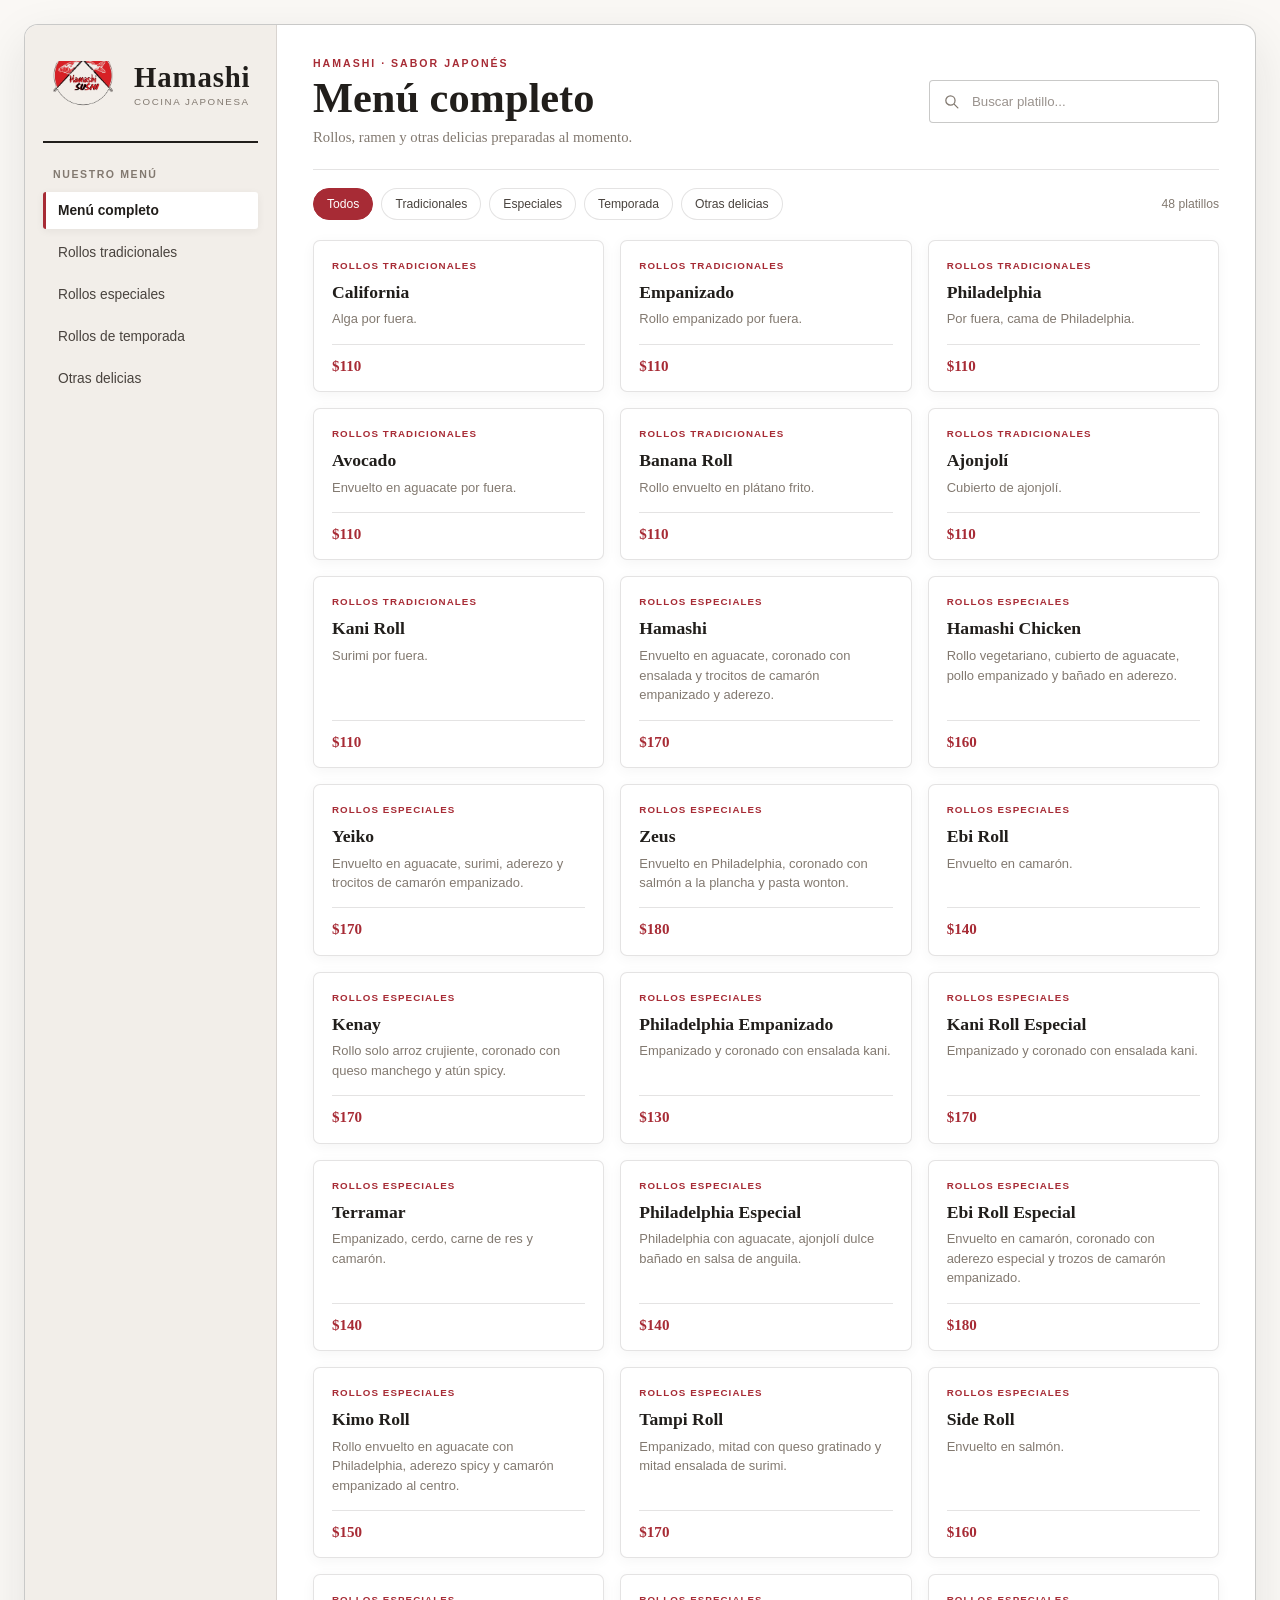
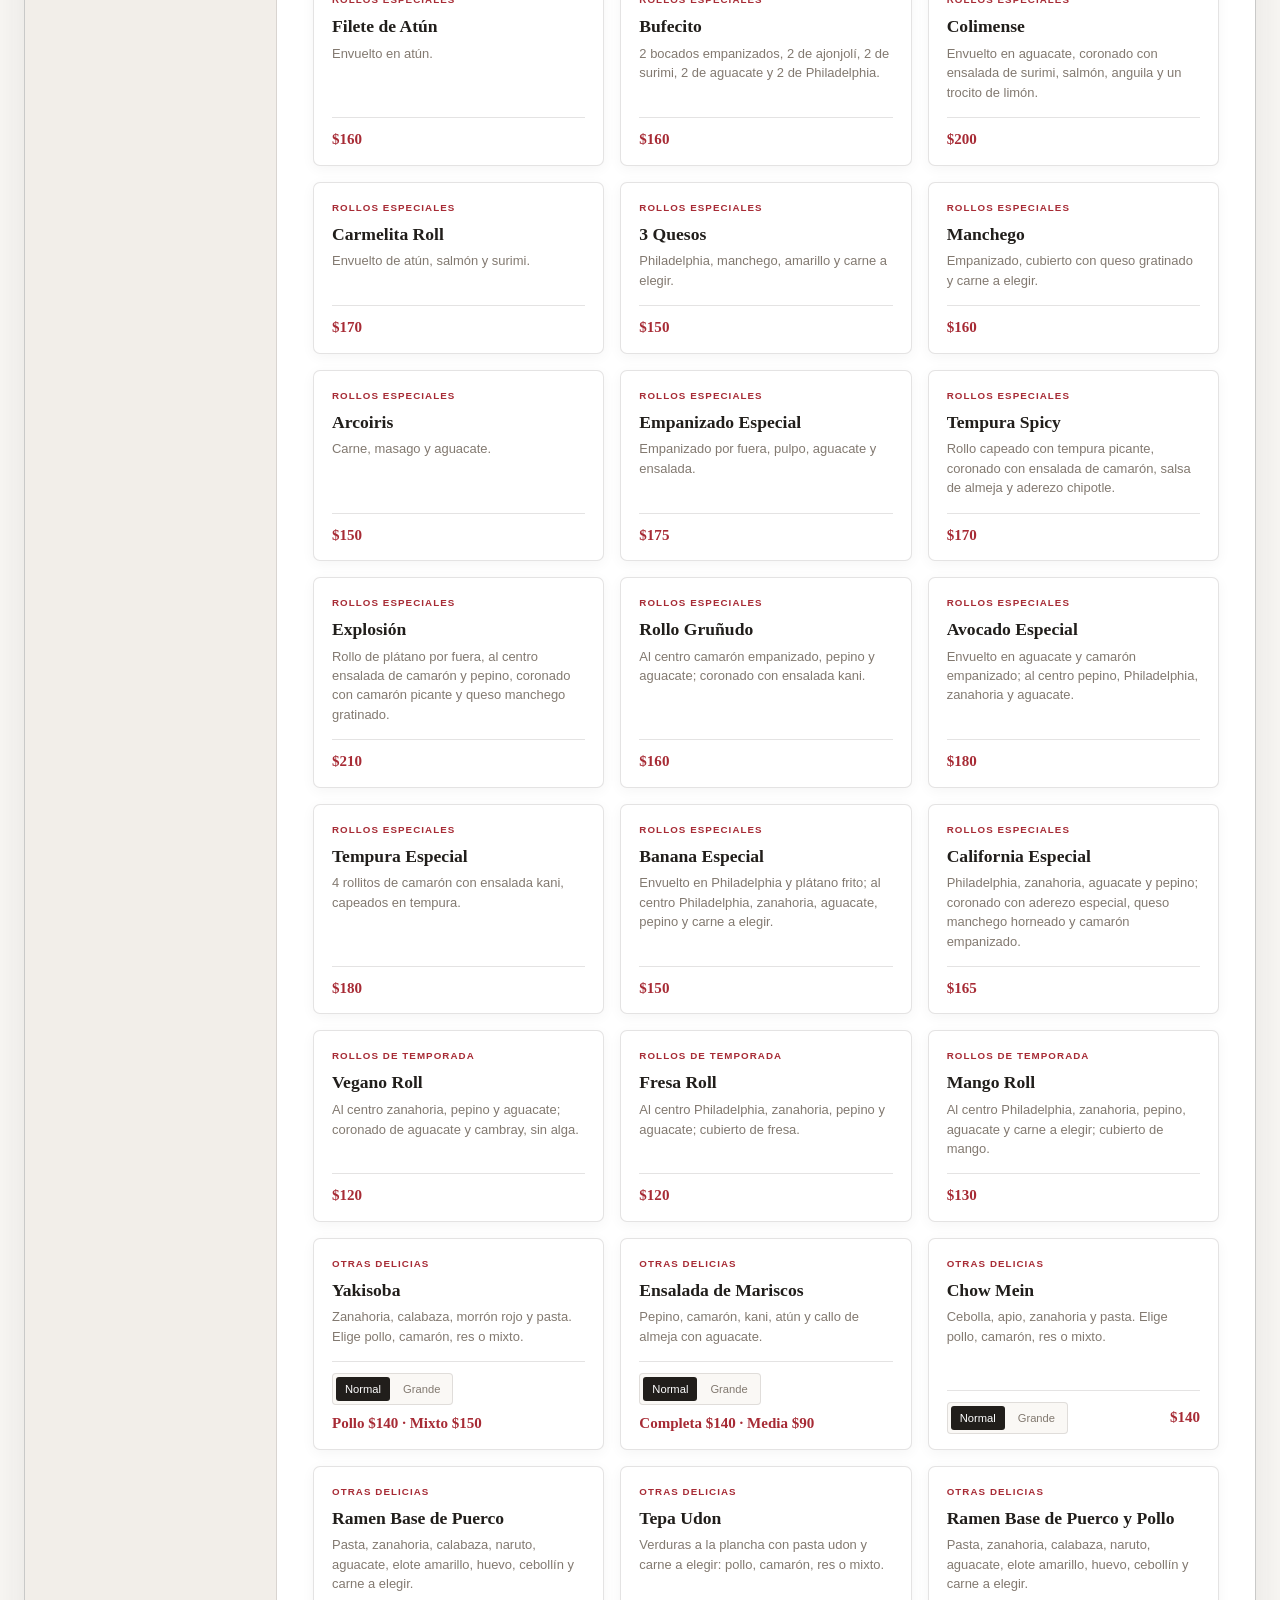
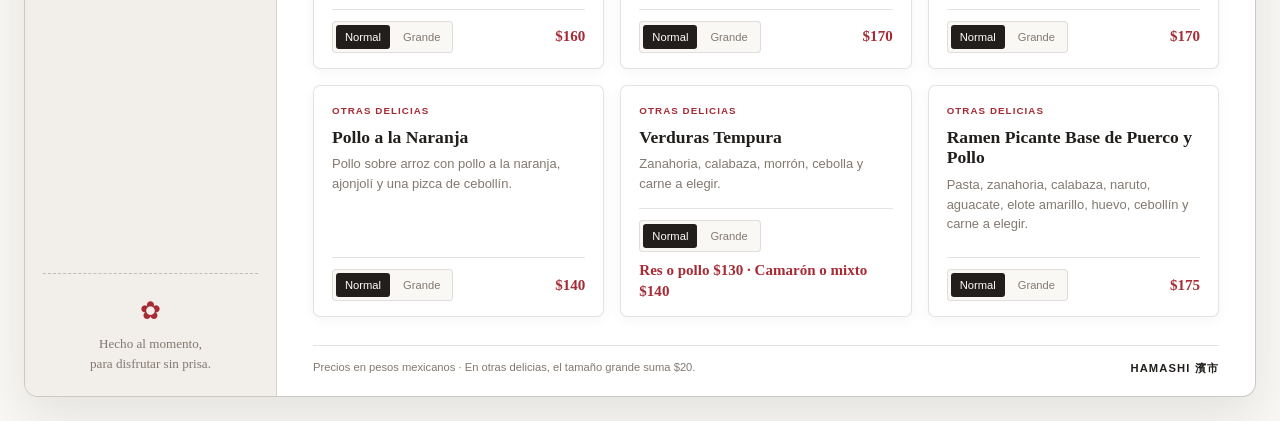
==== HAMASHI-Menu/index.html @ 932721e8 "Add files via upload" ====
<!DOCTYPE html>
<html lang="es">
<head>
  <meta charset="UTF-8">
  <meta name="viewport" content="width=device-width, initial-scale=1.0">
  <meta name="theme-color" content="#faf8f5">
  <title>Hamashi | Menú japonés</title>
  <link rel="stylesheet" href="css/menu.css">
</head>
<body>
  <div class="app-container">
    <aside class="sidebar">
      <a class="brand-logo" href="" data-category="Todos" aria-label="Hamashi, mostrar todo el menú">
        <img class="brand-logo-image" src="assets/images/hamashi-logo.png" alt="Hamashi Sushi">
        <span class="brand-copy">
          <span class="brand-title">Hamashi</span>
          <span class="brand-subtitle">Cocina japonesa</span>
        </span>
      </a>

      <nav class="category-nav" aria-label="Categorías del menú">
        <p class="nav-label">Nuestro menú</p>
        <button class="nav-btn active" type="button" data-category="Todos">Menú completo</button>
        <button class="nav-btn" type="button" data-category="Rollos Tradicionales">Rollos tradicionales</button>
        <button class="nav-btn" type="button" data-category="Rollos Especiales">Rollos especiales</button>
        <button class="nav-btn" type="button" data-category="Rollos de Temporada">Rollos de temporada</button>
        <button class="nav-btn" type="button" data-category="Otras Delicias">Otras delicias</button>
      </nav>

      <div class="sidebar-note">
        <span class="note-flower" aria-hidden="true">✿</span>
        <p>Hecho al momento,<br>para disfrutar sin prisa.</p>
      </div>
    </aside>

    <main class="main-content">
      <header class="main-header">
        <div>
          <p class="eyebrow">HAMASHI · SABOR JAPONÉS</p>
          <h1 id="section-heading">Menú completo</h1>
          <p class="header-description">Rollos, ramen y otras delicias preparadas al momento.</p>
        </div>
        <label class="search-box">
          <span class="visually-hidden">Buscar platillo</span>
          <svg aria-hidden="true" viewBox="0 0 24 24">
            <circle cx="10.5" cy="10.5" r="6.5"></circle>
            <path d="m16 16 5 5"></path>
          </svg>
          <input id="menu-search" type="search" placeholder="Buscar platillo..." autocomplete="off">
        </label>
      </header>

      <div class="menu-toolbar">
        <div class="category-pills" aria-label="Filtrar por categoría">
          <button class="pill-btn active" type="button" data-category="Todos">Todos</button>
          <button class="pill-btn" type="button" data-category="Rollos Tradicionales">Tradicionales</button>
          <button class="pill-btn" type="button" data-category="Rollos Especiales">Especiales</button>
          <button class="pill-btn" type="button" data-category="Rollos de Temporada">Temporada</button>
          <button class="pill-btn" type="button" data-category="Otras Delicias">Otras delicias</button>
        </div>
        <span class="item-counter" id="item-counter" aria-live="polite"></span>
      </div>

      <section class="products-grid" id="products-grid" aria-label="Platillos disponibles"></section>

      <footer class="main-footer">
        <span>Precios en pesos mexicanos · En otras delicias, el tamaño grande suma $20.</span>
        <span>HAMASHI <span aria-hidden="true">濱市</span></span>
      </footer>
    </main>
  </div>

  <script src="js/menu.js"></script>
</body>
</html>
---- HAMASHI-Menu/css/menu.css ----
:root {
  color-scheme: light;
  --paper: #faf8f5;
  --sidebar: #f2eee9;
  --card: #fff;
  --ink: #211e1b;
  --ink-soft: #49433e;
  --muted: #827970;
  --red: #a72b35;
  --red-dark: #8b202b;
  --line: rgba(33, 30, 27, 0.12);
  --line-strong: rgba(33, 30, 27, 0.24);
  --serif: Georgia, "Times New Roman", serif;
  --sans: Arial, Helvetica, sans-serif;
  --shadow: 0 8px 26px rgba(38, 31, 24, 0.07);
}

* {
  box-sizing: border-box;
}

body {
  min-width: 320px;
  min-height: 100vh;
  margin: 0;
  padding: 24px;
  background:
    radial-gradient(rgba(33, 30, 27, 0.045) 0.7px, transparent 0.7px) 0 0 / 18px 18px,
    var(--paper);
  color: var(--ink);
  font-family: var(--sans);
}

button,
input {
  font: inherit;
}

button {
  color: inherit;
}

.app-container {
  display: flex;
  width: min(1440px, 100%);
  min-height: calc(100vh - 48px);
  margin: 0 auto;
  overflow: hidden;
  border: 1px solid var(--line-strong);
  border-radius: 14px;
  background: var(--card);
  box-shadow: 0 18px 50px rgba(33, 30, 27, 0.1);
}

.sidebar {
  display: flex;
  width: 252px;
  flex: 0 0 252px;
  flex-direction: column;
  padding: 28px 18px 20px;
  border-right: 1px solid var(--line);
  background: var(--sidebar);
}

.brand-logo {
  display: flex;
  align-items: center;
  gap: 12px;
  padding: 0 5px 24px;
  border-bottom: 2px solid var(--ink);
  color: inherit;
  text-decoration: none;
}

.brand-logo-image {
  display: block;
  width: 74px;
  height: 64px;
  flex: 0 0 74px;
  object-fit: contain;
}

.brand-copy {
  display: grid;
  gap: 4px;
}

.brand-title {
  font-family: var(--serif);
  font-size: 1.8rem;
  font-weight: 700;
  letter-spacing: 0.03em;
  line-height: 1;
}

.brand-subtitle {
  color: var(--muted);
  font-size: 0.61rem;
  letter-spacing: 0.16em;
  text-transform: uppercase;
}

.category-nav {
  display: grid;
  gap: 5px;
  margin-top: 25px;
}

.nav-label {
  margin: 0 0 7px;
  padding: 0 10px;
  color: var(--muted);
  font-size: 0.66rem;
  font-weight: 700;
  letter-spacing: 0.15em;
  text-transform: uppercase;
}

.nav-btn {
  width: 100%;
  padding: 11px 12px;
  border: 0;
  border-left: 3px solid transparent;
  border-radius: 3px;
  background: transparent;
  color: var(--ink-soft);
  cursor: pointer;
  font-size: 0.86rem;
  text-align: left;
  transition: background 0.18s ease, color 0.18s ease;
}

.nav-btn:hover,
.nav-btn.active {
  border-left-color: var(--red);
  background: var(--card);
  color: var(--ink);
}

.nav-btn:focus-visible,
.pill-btn:focus-visible {
  outline: 3px solid rgba(167, 43, 53, 0.35);
  outline-offset: 2px;
}

.nav-btn.active {
  box-shadow: 0 2px 9px rgba(33, 30, 27, 0.06);
  font-weight: 700;
}

.sidebar-note {
  margin-top: auto;
  padding: 18px 10px 2px;
  border-top: 1px dashed var(--line-strong);
  color: var(--muted);
  font-family: var(--serif);
  font-size: 0.82rem;
  line-height: 1.5;
  text-align: center;
}

.sidebar-note p {
  margin: 5px 0 0;
}

.note-flower {
  color: var(--red);
  font-family: var(--sans);
  font-size: 1.55rem;
}

.main-content {
  display: flex;
  min-width: 0;
  flex: 1;
  flex-direction: column;
  padding: 32px 36px 20px;
}

.main-header {
  display: flex;
  align-items: center;
  justify-content: space-between;
  gap: 24px;
  padding-bottom: 23px;
  border-bottom: 1px solid var(--line);
}

.eyebrow {
  margin: 0 0 7px;
  color: var(--red);
  font-size: 0.66rem;
  font-weight: 700;
  letter-spacing: 0.19em;
}

.main-header h1 {
  margin: 0;
  font-family: var(--serif);
  font-size: clamp(1.9rem, 3.4vw, 2.65rem);
  line-height: 1.05;
}

.header-description {
  margin: 8px 0 0;
  color: var(--muted);
  font-family: var(--serif);
  font-size: 0.92rem;
}

.search-box {
  display: flex;
  width: min(290px, 36%);
  min-height: 43px;
  flex: 0 0 auto;
  align-items: center;
  gap: 10px;
  padding: 0 13px;
  border: 1px solid var(--line-strong);
  border-radius: 4px;
  background: #fff;
}

.search-box:focus-within {
  border-color: var(--red);
  box-shadow: 0 0 0 3px rgba(167, 43, 53, 0.08);
}

.search-box svg {
  width: 17px;
  height: 17px;
  flex: 0 0 17px;
  fill: none;
  stroke: var(--muted);
  stroke-linecap: round;
  stroke-width: 1.8;
}

.search-box input {
  width: 100%;
  min-width: 0;
  border: 0;
  outline: 0;
  background: transparent;
  color: var(--ink);
  font-size: 0.83rem;
}

.search-box input::placeholder {
  color: #9a938e;
}

.menu-toolbar {
  display: flex;
  align-items: center;
  justify-content: space-between;
  gap: 15px;
  padding: 18px 0 20px;
}

.category-pills {
  display: flex;
  min-width: 0;
  flex-wrap: wrap;
  gap: 8px;
}

.pill-btn {
  padding: 8px 13px;
  border: 1px solid var(--line);
  border-radius: 999px;
  background: #fff;
  color: var(--ink-soft);
  cursor: pointer;
  font-size: 0.76rem;
  white-space: nowrap;
  transition: background 0.18s ease, border-color 0.18s ease, color 0.18s ease;
}

.pill-btn:hover {
  border-color: var(--red);
  color: var(--red);
}

.pill-btn.active {
  border-color: var(--red);
  background: var(--red);
  color: #fff;
}

.item-counter {
  flex: 0 0 auto;
  color: var(--muted);
  font-size: 0.76rem;
}

.products-grid {
  display: grid;
  grid-template-columns: repeat(3, minmax(0, 1fr));
  align-content: start;
  gap: 16px;
  flex: 1;
}

.product-card {
  position: relative;
  display: flex;
  min-width: 0;
  flex-direction: column;
  padding: 19px 18px 15px;
  border: 1px solid var(--line);
  border-radius: 7px;
  background: var(--card);
  box-shadow: 0 3px 14px rgba(33, 30, 27, 0.045);
  transition: transform 0.2s ease, box-shadow 0.2s ease, border-color 0.2s ease;
}

.product-card:hover {
  transform: translateY(-2px);
  border-color: var(--line-strong);
  box-shadow: var(--shadow);
}

.product-category {
  align-self: flex-start;
  margin-bottom: 11px;
  color: var(--red);
  font-size: 0.61rem;
  font-weight: 700;
  letter-spacing: 0.11em;
  text-transform: uppercase;
}

.product-title {
  margin: 0 0 7px;
  font-family: var(--serif);
  font-size: 1.1rem;
  line-height: 1.18;
}

.product-description {
  flex: 1;
  margin: 0 0 15px;
  color: var(--muted);
  font-size: 0.81rem;
  line-height: 1.5;
}

.product-card-footer {
  display: flex;
  align-items: center;
  justify-content: space-between;
  flex-wrap: wrap;
  gap: 8px;
  padding-top: 11px;
  border-top: 1px solid var(--line);
}

.size-selector {
  display: flex;
  gap: 4px;
  padding: 3px;
  border: 1px solid var(--line);
  border-radius: 4px;
  background: var(--paper);
}

.size-btn {
  padding: 6px 9px;
  border: 0;
  border-radius: 3px;
  background: transparent;
  color: var(--muted);
  cursor: pointer;
  font-size: 0.7rem;
  transition: background 0.18s ease, color 0.18s ease;
}

.size-btn:hover {
  color: var(--red);
}

.size-btn.active {
  background: var(--ink);
  color: #fff;
}

.product-price {
  color: var(--red);
  font-family: var(--serif);
  font-size: 0.94rem;
  font-weight: 700;
  line-height: 1.35;
}

.empty-state {
  grid-column: 1 / -1;
  padding: 70px 20px;
  color: var(--muted);
  font-family: var(--serif);
  text-align: center;
}

.main-footer {
  display: flex;
  justify-content: space-between;
  gap: 16px;
  margin-top: 28px;
  padding-top: 15px;
  border-top: 1px solid var(--line);
  color: var(--muted);
  font-size: 0.7rem;
}

.main-footer span:last-child {
  color: var(--ink);
  font-weight: 700;
  letter-spacing: 0.1em;
}

.visually-hidden {
  position: absolute;
  width: 1px;
  height: 1px;
  overflow: hidden;
  clip: rect(0, 0, 0, 0);
  white-space: nowrap;
  clip-path: inset(50%);
}

@media (max-width: 1050px) {
  body {
    padding: 14px;
  }

  .app-container {
    min-height: calc(100vh - 28px);
  }

  .sidebar {
    width: 220px;
    flex-basis: 220px;
    padding-right: 14px;
    padding-left: 14px;
  }

  .main-content {
    padding: 25px 24px 18px;
  }

  .products-grid {
    grid-template-columns: repeat(2, minmax(0, 1fr));
  }
}

@media (max-width: 720px) {
  body {
    padding: 0;
    background: var(--paper);
  }

  .app-container {
    min-height: 100vh;
    flex-direction: column;
    border: 0;
    border-radius: 0;
    box-shadow: none;
  }

  .sidebar {
    width: 100%;
    flex: 0 0 auto;
    padding: 16px 18px 12px;
    border-right: 0;
    border-bottom: 1px solid var(--line);
  }

  .brand-logo {
    width: fit-content;
    padding-bottom: 13px;
    border-bottom-width: 1px;
  }

  .brand-logo-image {
    width: 58px;
    height: 50px;
    flex-basis: 58px;
  }

  .brand-title {
    font-size: 1.55rem;
  }

  .category-nav {
    display: grid;
    grid-template-columns: repeat(2, minmax(0, 1fr));
    gap: 6px;
    margin-top: 12px;
  }

  .nav-label,
  .sidebar-note {
    display: none;
  }

  .nav-btn {
    width: 100%;
    min-height: 44px;
    padding: 9px 8px;
    border: 1px solid var(--line);
    border-radius: 5px;
    font-size: 0.75rem;
    line-height: 1.25;
    text-align: center;
    white-space: normal;
  }

  .nav-btn:hover,
  .nav-btn.active {
    border: 1px solid var(--red);
    background: var(--red);
    color: #fff;
  }

  .main-content {
    padding: 22px 18px 16px;
  }

  .main-header {
    align-items: flex-start;
    flex-direction: column;
    gap: 15px;
  }

  .search-box {
    width: 100%;
  }

  .menu-toolbar {
    align-items: flex-start;
    flex-direction: column;
    padding: 14px 0;
  }

  .category-pills {
    display: none;
  }

  .products-grid {
    gap: 11px;
  }
}

@media (max-width: 480px) {
  .products-grid {
    grid-template-columns: 1fr;
  }

  .product-card {
    padding: 16px;
  }

  .main-footer {
    flex-direction: column;
    gap: 7px;
  }
}

@media print {
  @page {
    size: portrait;
    margin: 10mm;
  }

  body {
    min-width: 0;
    padding: 0;
    background: #fff;
  }

  .app-container {
    min-height: 0;
    border: 0;
    border-radius: 0;
    box-shadow: none;
  }

  .sidebar,
  .search-box,
  .menu-toolbar,
  .size-selector {
    display: none !important;
  }

  .main-content {
    padding: 0;
  }

  .main-header {
    padding-bottom: 12px;
  }

  .products-grid {
    grid-template-columns: repeat(3, minmax(0, 1fr));
    gap: 8px;
  }

  .product-card {
    padding: 10px;
    box-shadow: none;
    break-inside: avoid;
  }

  .product-title {
    font-size: 0.9rem;
  }

  .product-description {
    font-size: 0.7rem;
  }
}
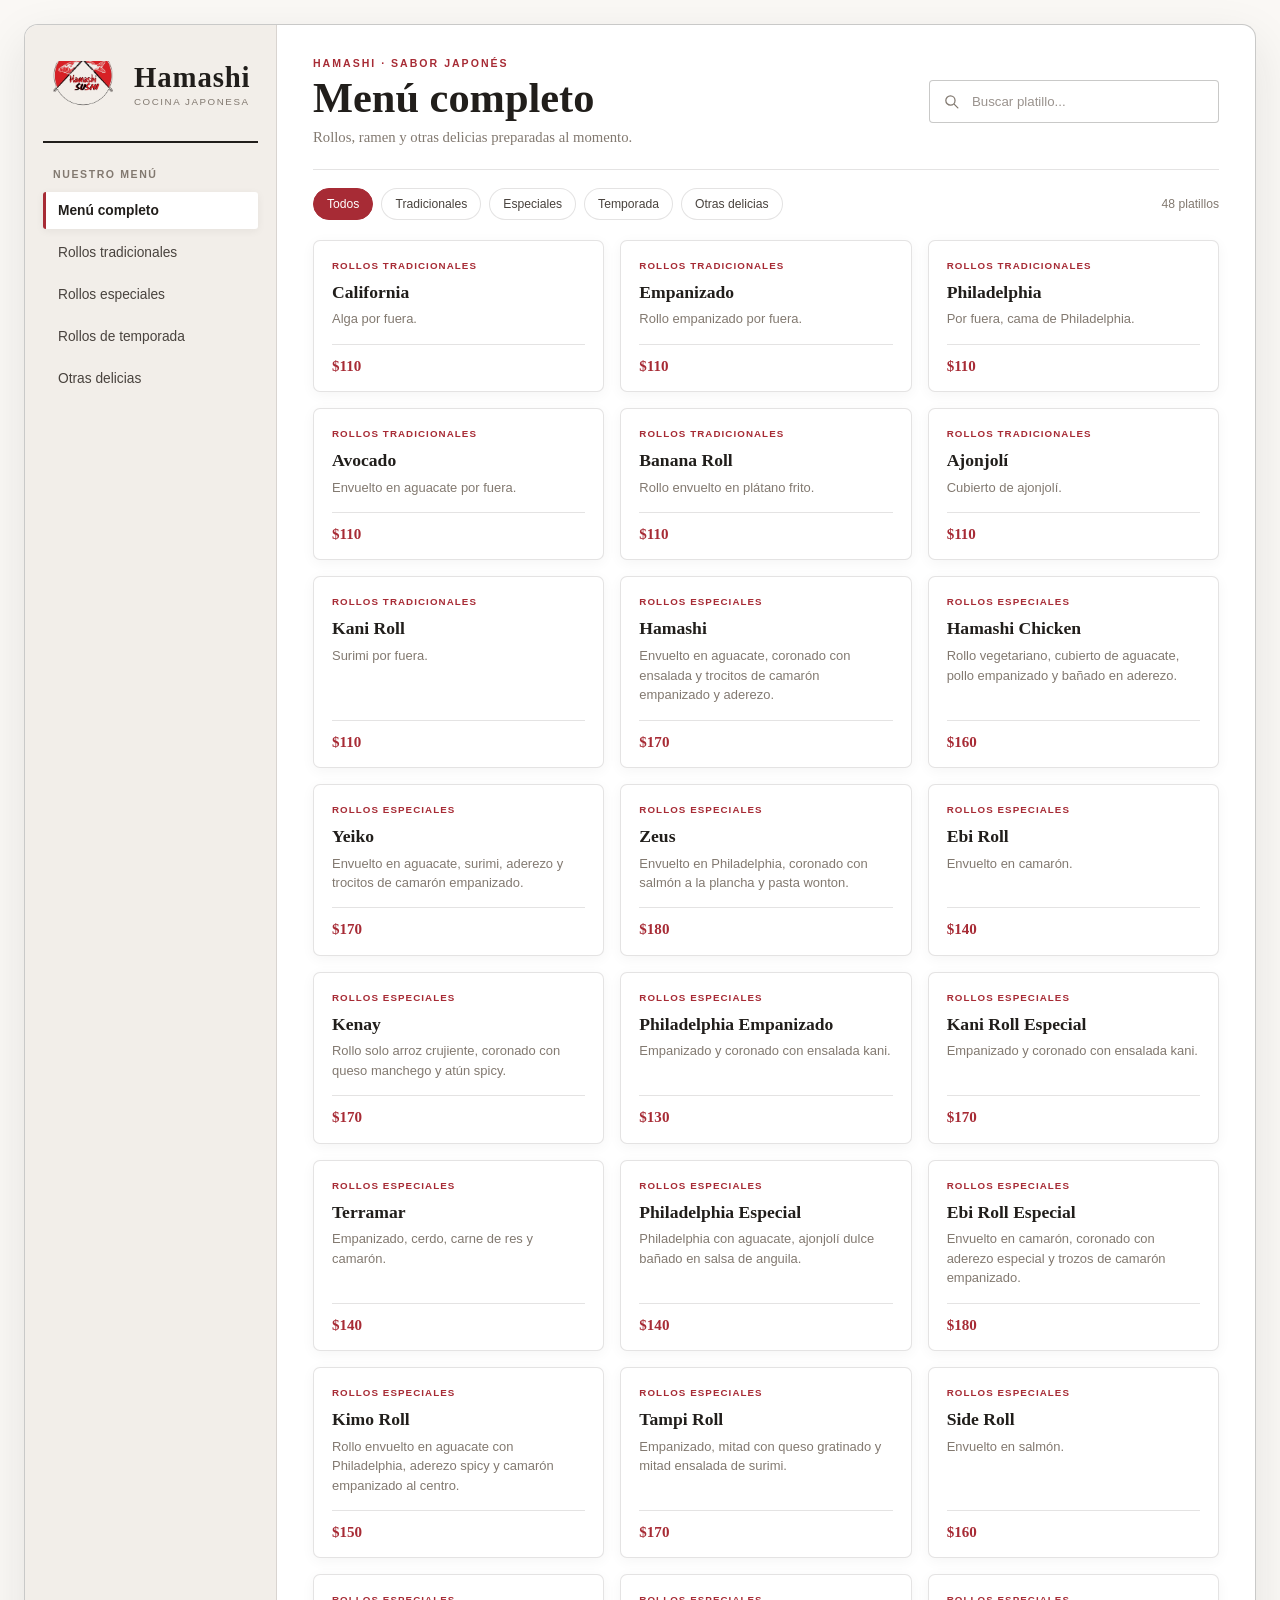
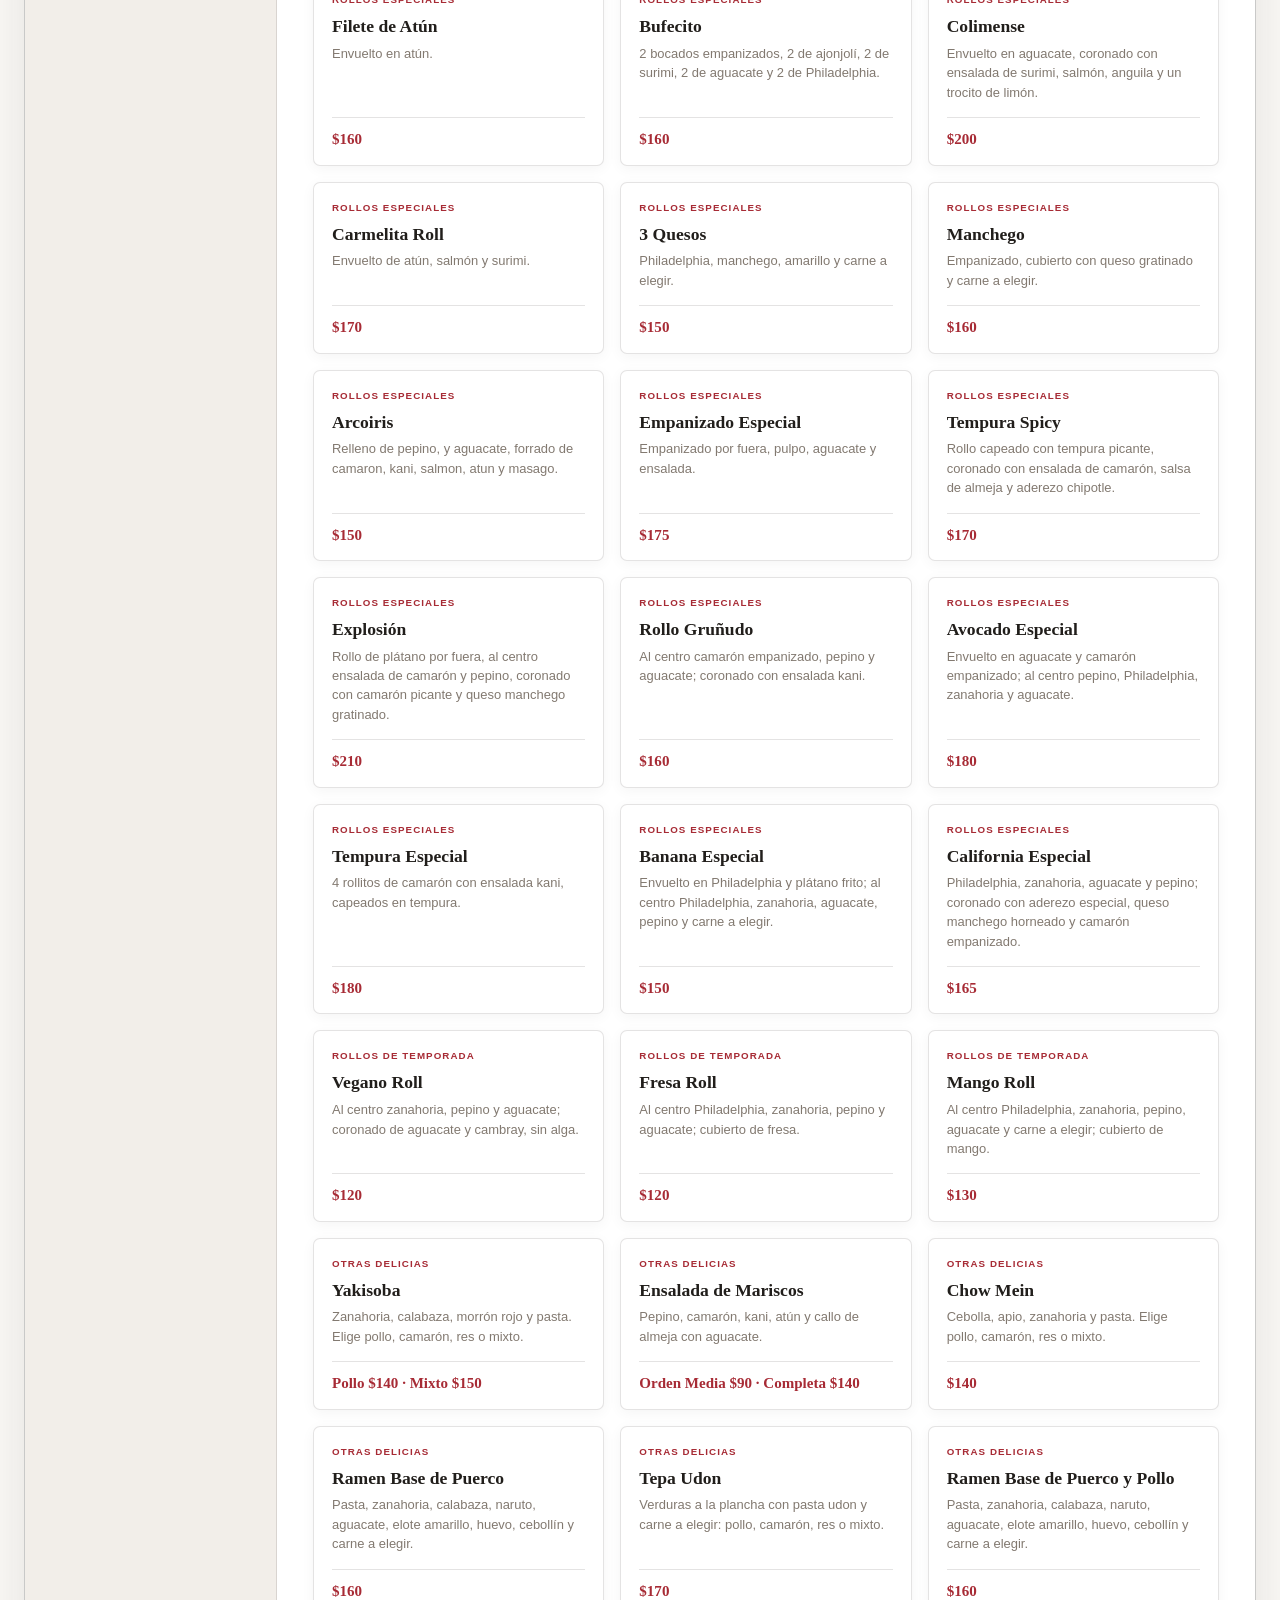
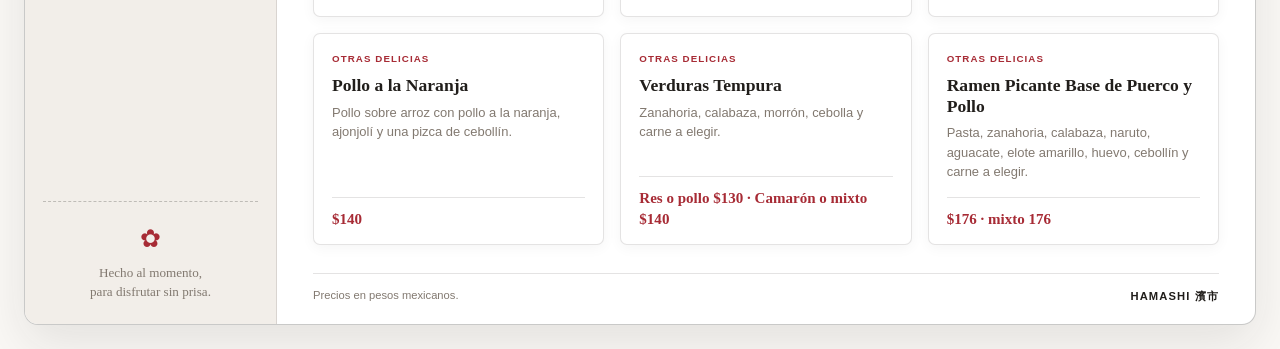
==== commit 6f439dcb: "Add files via upload" ====
--- a/HAMASHI-Menu/index.html
+++ b/HAMASHI-Menu/index.html
@@ -64,7 +64,7 @@
       <section class="products-grid" id="products-grid" aria-label="Platillos disponibles"></section>
 
       <footer class="main-footer">
-        <span>Precios en pesos mexicanos · En otras delicias, el tamaño grande suma $20.</span>
+        <span>Precios en pesos mexicanos.</span>
         <span>HAMASHI <span aria-hidden="true">濱市</span></span>
       </footer>
     </main>
--- a/HAMASHI-Menu/css/menu.css
+++ b/HAMASHI-Menu/css/menu.css
@@ -356,35 +356,6 @@
   border-top: 1px solid var(--line);
 }
 
-.size-selector {
-  display: flex;
-  gap: 4px;
-  padding: 3px;
-  border: 1px solid var(--line);
-  border-radius: 4px;
-  background: var(--paper);
-}
-
-.size-btn {
-  padding: 6px 9px;
-  border: 0;
-  border-radius: 3px;
-  background: transparent;
-  color: var(--muted);
-  cursor: pointer;
-  font-size: 0.7rem;
-  transition: background 0.18s ease, color 0.18s ease;
-}
-
-.size-btn:hover {
-  color: var(--red);
-}
-
-.size-btn.active {
-  background: var(--ink);
-  color: #fff;
-}
-
 .product-price {
   color: var(--red);
   font-family: var(--serif);
@@ -587,8 +558,7 @@
 
   .sidebar,
   .search-box,
-  .menu-toolbar,
-  .size-selector {
+  .menu-toolbar {
     display: none !important;
   }
 
